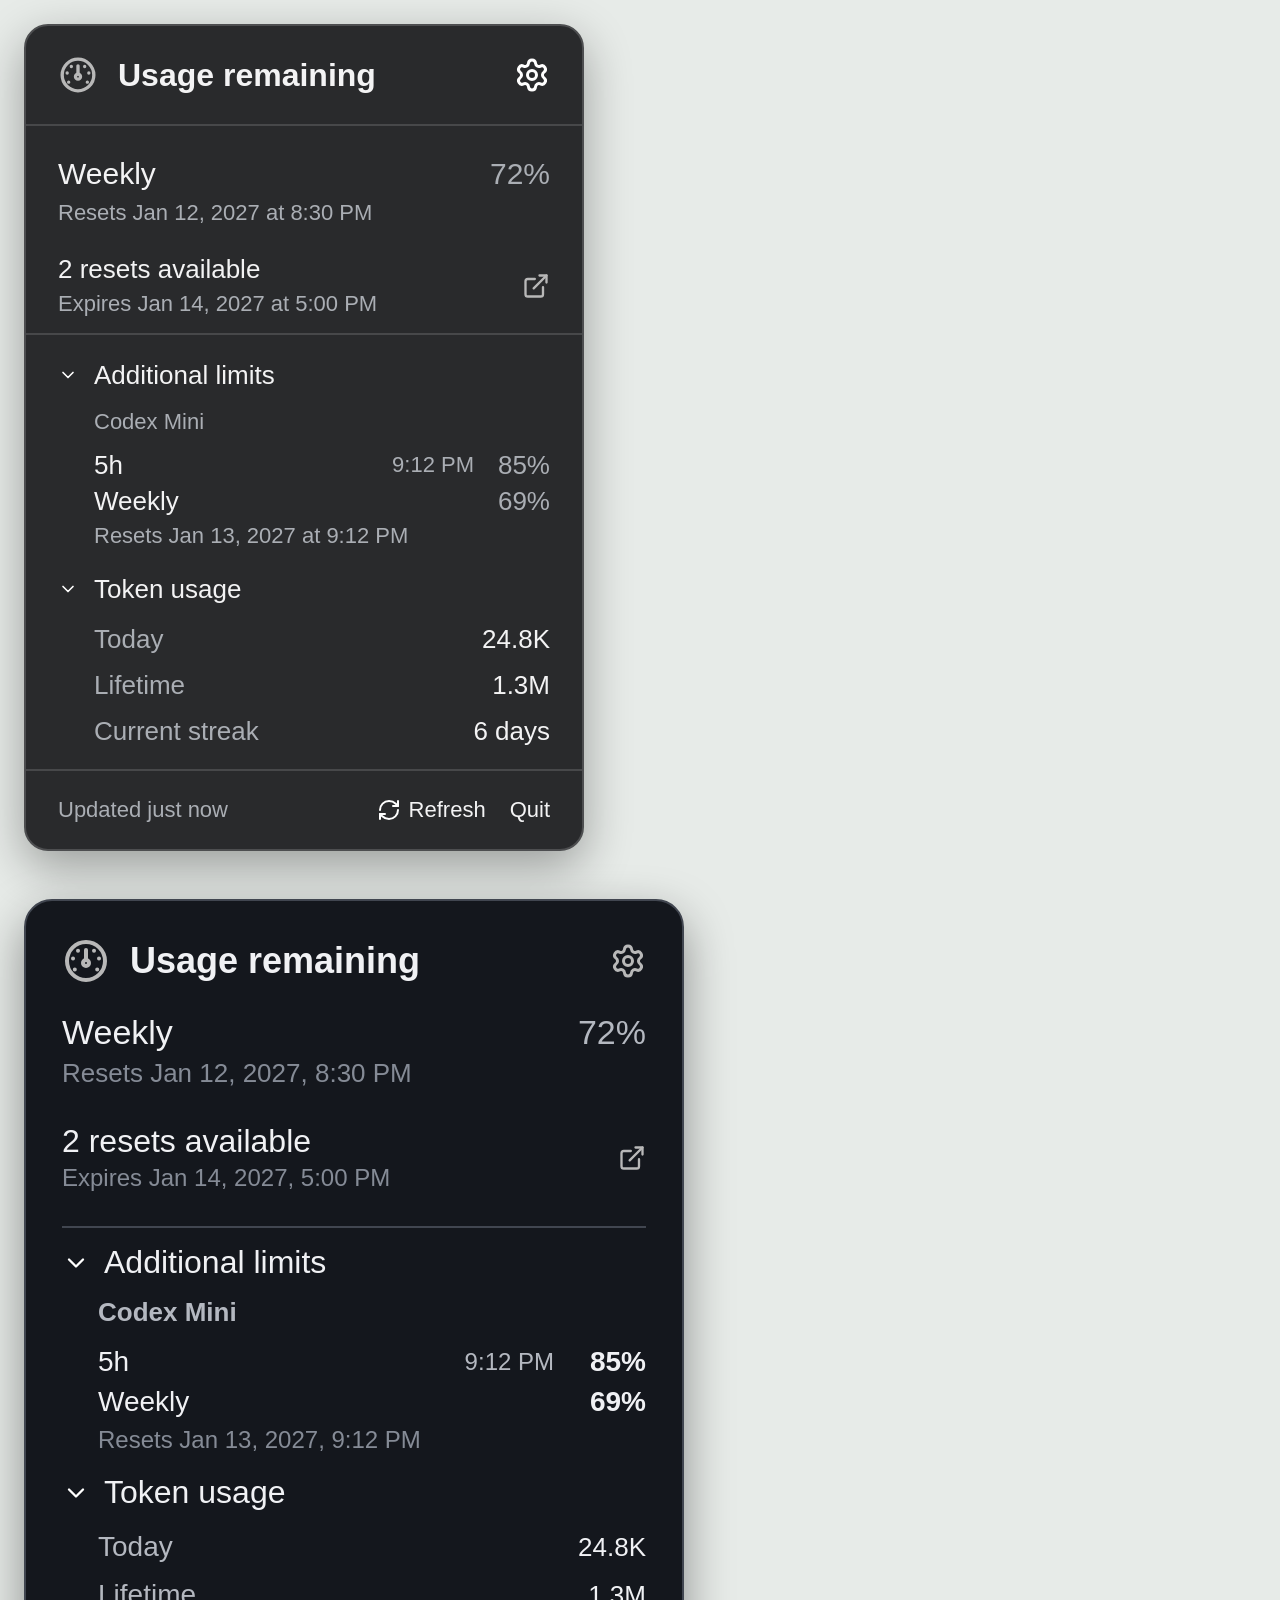
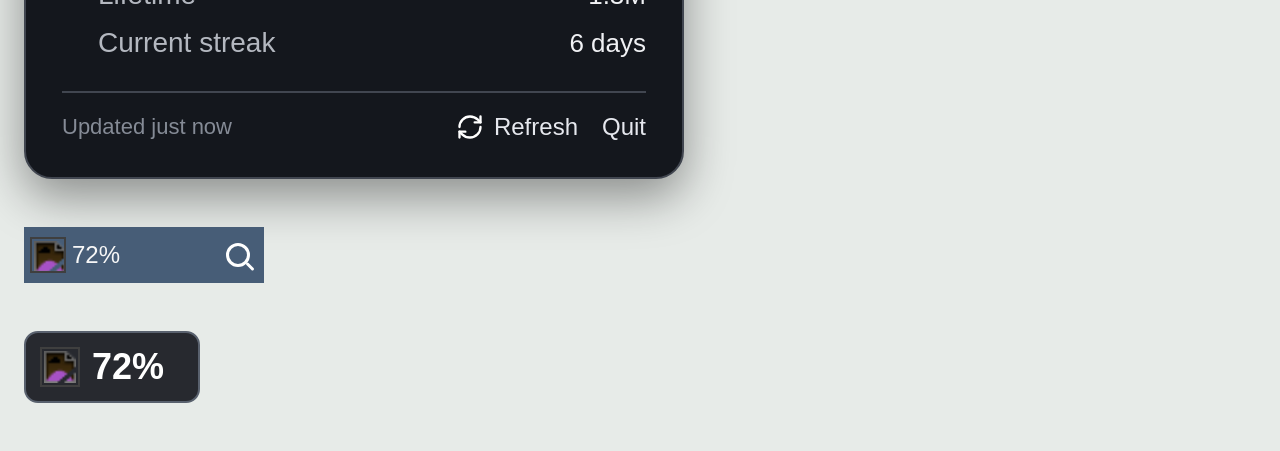
==== Artwork/Screenshots/demo-source.html @ 4f6272e5 "Refresh illustrative app screenshots" ====
<!doctype html>
<html lang="en">
<meta charset="utf-8">
<title>ChatGPT Usage illustrative 1.0.29 screenshots</title>
<style>
  * { box-sizing: border-box; }
  body { margin: 24px; background: #e7ebe8; font-family: -apple-system, BlinkMacSystemFont, "Segoe UI", sans-serif; }
  .shot { margin-bottom: 24px; overflow: hidden; }
  .icon { display: inline-block; object-fit: contain; flex: none; }
  .light-icon { filter: invert(1); }
  .muted-icon { filter: invert(.72); }
  .row { display: flex; align-items: center; }
  .between { justify-content: space-between; }
  .divider { height: 1px; background: #ffffff24; }

  #macos-menu { zoom: 2; width: 280px; color: #f3f3f4; background: #292a2c; border: 1px solid #4d4e50; border-radius: 12px; font-size: 13px; box-shadow: 0 8px 24px #0005; }
  .mac-header { height: 49px; padding: 0 16px; gap: 10px; font-size: 16px; font-weight: 600; }
  .mac-header .settings { margin-left: auto; width: 18px; height: 18px; }
  .mac-weekly { padding: 14px 16px 6px; }
  .mac-weekly .row { font-size: 15px; line-height: 20px; }
  .mac-weekly .muted { color: #aaaeb4; font-variant-numeric: tabular-nums; }
  .mac-subline { margin-top: 3px; color: #aaaeb4; font-size: 11px; }
  .mac-reset { padding: 8px 16px; font-size: 13px; }
  .mac-reset .subline { margin-top: 3px; color: #aaaeb4; font-size: 11px; }
  .mac-details { padding: 11px 16px; }
  .mac-section-title { display: flex; align-items: center; gap: 8px; font-size: 13px; line-height: 18px; }
  .mac-section-title .icon { width: 10px; height: 10px; }
  .mac-section-body { margin: 8px 0 0 18px; }
  .mac-section-body .name { color: #aaaeb4; font-size: 11px; margin-bottom: 6px; }
  .mac-limit-row { font-size: 13px; line-height: 18px; }
  .mac-limit-row .secondary { color: #aaaeb4; margin-left: auto; font-size: 11px; }
  .mac-limit-row .value { color: #aaaeb4; width: 38px; text-align: right; font-variant-numeric: tabular-nums; }
  .mac-limit-reset { margin-top: 2px; color: #aaaeb4; font-size: 11px; }
  .mac-token { margin-top: 11px; }
  .mac-token .mac-section-body { display: grid; gap: 7px; }
  .mac-token .row { line-height: 16px; }
  .mac-token .label { color: #aaaeb4; }
  .mac-token .value { font-variant-numeric: tabular-nums; }
  .mac-footer { min-height: 39px; padding: 10px 16px; gap: 8px; font-size: 11px; }
  .mac-footer .updated { color: #aaaeb4; white-space: nowrap; }
  .mac-footer .actions { margin-left: auto; display: flex; align-items: center; gap: 12px; white-space: nowrap; }
  .mac-footer .refresh { display: flex; align-items: center; gap: 4px; }
  .mac-footer .refresh .icon { width: 12px; height: 12px; }

  #windows-popup { zoom: 2; width: 330px; padding: 18px; color: #f0f1f4; background: #14171d; border: 1px solid #414650; border-radius: 14px; font-family: "Segoe UI", Arial, sans-serif; box-shadow: 0 9px 24px #0006; }
  .win-header { gap: 10px; margin-bottom: 14px; font-size: 18px; font-weight: 600; }
  .win-header .settings { width: 18px; height: 18px; margin-left: auto; }
  .win-weekly { margin-bottom: 12px; }
  .win-weekly .row { font-size: 17px; }
  .win-weekly .percent { color: #b4b8c0; font-variant-numeric: tabular-nums; }
  .win-weekly .subline { margin-top: 3px; color: #858b96; font-size: 13px; }
  .win-reset { padding: 5px 0; font-size: 16px; }
  .win-reset .subline { margin-top: 2px; color: #858b96; font-size: 12px; }
  .win-section-divider { height: 1px; margin: 12px 0 8px; background: #414650; }
  .win-section-title { gap: 7px; font-size: 16px; }
  .win-section-title .icon { width: 14px; height: 14px; }
  .win-section-body { margin: 8px 0 0 18px; }
  .win-section-body .name { color: #b4b8c0; font-size: 13px; font-weight: 600; margin-bottom: 7px; }
  .win-section-body .row { font-size: 14px; line-height: 20px; }
  .win-section-body .secondary { color: #b4b8c0; margin-left: auto; font-size: 12px; }
  .win-section-body .value { width: 46px; text-align: right; font-weight: 600; font-variant-numeric: tabular-nums; }
  .win-section-body .reset { margin-top: 2px; color: #858b96; font-size: 12px; }
  .win-token { margin-top: 10px; }
  .win-token .win-section-body { display: grid; gap: 4px; }
  .win-token .label { color: #b4b8c0; }
  .win-token .value { font-size: 13px; font-weight: 400; }
  .win-footer { border-top: 1px solid #414650; margin-top: 14px; padding-top: 10px; gap: 10px; font-size: 11px; }
  .win-footer .updated { color: #858b96; }
  .win-footer .actions { margin-left: auto; display: flex; align-items: center; gap: 12px; color: #e6e8ee; font-size: 12px; }
  .win-footer .refresh { display: flex; gap: 5px; align-items: center; }
  .win-footer .refresh .icon { width: 14px; height: 14px; }

  #macos-menubar { zoom: 2; width: 120px; height: 28px; padding: 0 3px; display: flex; align-items: center; gap: 3px; color: #f7f7f7; background: #475d77; font-family: -apple-system, BlinkMacSystemFont, sans-serif; font-size: 12px; font-weight: 500; font-variant-numeric: tabular-nums; }
  #macos-menubar .icon { width: 18px; height: 18px; }
  #macos-menubar .search { width: 12px; height: 12px; border: 1.5px solid #fff; border-radius: 50%; margin-left: auto; margin-right: 4px; position: relative; }
  #macos-menubar .search::after { content: ""; position: absolute; width: 5px; height: 1.5px; background: #fff; transform: rotate(45deg); right: -4px; bottom: -2px; border-radius: 1px; }
  #windows-widget { zoom: 2; width: 88px; height: 36px; padding: 4px 7px; display: flex; align-items: center; gap: 6px; color: white; background: #14171de8; border: 1px solid #59616e; border-radius: 7px; font-family: "Segoe UI", Arial, sans-serif; font-size: 18px; font-weight: 600; }
  #windows-widget .icon { width: 20px; height: 20px; }
</style>

<section id="macos-menu" class="shot" aria-label="Mac sample usage popup">
  <div class="mac-header row"><img class="icon muted-icon" width="20" height="20" src="../../CodexUsage/Assets.xcassets/UsageGauge.imageset/usage-gauge.svg" alt="">Usage remaining<img class="icon light-icon settings" src="../../CodexUsage/Assets.xcassets/LucideSettings.imageset/settings.svg" alt=""></div>
  <div class="divider"></div>
  <div class="mac-weekly"><div class="row between"><span>Weekly</span><span class="muted">72%</span></div><div class="mac-subline">Resets Jan 12, 2027 at 8:30 PM</div></div>
  <div class="mac-reset row between"><div><div>2 resets available</div><div class="subline">Expires Jan 14, 2027 at 5:00 PM</div></div><img class="icon muted-icon" width="14" height="14" src="../../CodexUsage/Assets.xcassets/LucideExternalLink.imageset/external-link.svg" alt=""></div>
  <div class="divider"></div>
  <div class="mac-details">
    <div class="mac-section-title"><img class="icon light-icon" src="../../CodexUsage/Assets.xcassets/LucideChevronDown.imageset/chevron-down.svg" alt="">Additional limits</div>
    <div class="mac-section-body"><div class="name">Codex Mini</div><div class="mac-limit-row row"><span>5h</span><span class="secondary">9:12 PM</span><span class="value">85%</span></div><div class="mac-limit-row row between"><span>Weekly</span><span class="value">69%</span></div><div class="mac-limit-reset">Resets Jan 13, 2027 at 9:12 PM</div></div>
    <div class="mac-token"><div class="mac-section-title"><img class="icon light-icon" src="../../CodexUsage/Assets.xcassets/LucideChevronDown.imageset/chevron-down.svg" alt="">Token usage</div><div class="mac-section-body"><div class="row between"><span class="label">Today</span><span class="value">24.8K</span></div><div class="row between"><span class="label">Lifetime</span><span class="value">1.3M</span></div><div class="row between"><span class="label">Current streak</span><span class="value">6 days</span></div></div></div>
  </div>
  <div class="divider"></div>
  <div class="mac-footer row"><span class="updated">Updated just now</span><span class="actions"><span class="refresh"><img class="icon light-icon" src="../../CodexUsage/Assets.xcassets/LucideRefresh.imageset/refresh-cw.svg" alt="">Refresh</span><span>Quit</span></span></div>
</section>

<section id="windows-popup" class="shot" aria-label="Windows sample usage popup">
  <div class="win-header row"><img class="icon muted-icon" width="24" height="24" src="../../CodexUsage/Assets.xcassets/UsageGauge.imageset/usage-gauge.svg" alt="">Usage remaining<img class="icon muted-icon settings" src="../../CodexUsage/Assets.xcassets/LucideSettings.imageset/settings.svg" alt=""></div>
  <div class="win-weekly"><div class="row between"><span>Weekly</span><span class="percent">72%</span></div><div class="subline">Resets Jan 12, 2027, 8:30 PM</div></div>
  <div class="win-reset row between"><div><div>2 resets available</div><div class="subline">Expires Jan 14, 2027, 5:00 PM</div></div><img class="icon muted-icon" width="14" height="14" src="../../CodexUsage/Assets.xcassets/LucideExternalLink.imageset/external-link.svg" alt=""></div>
  <div class="win-section-divider"></div>
  <div class="win-section-title row"><img class="icon light-icon" src="../../CodexUsage/Assets.xcassets/LucideChevronDown.imageset/chevron-down.svg" alt="">Additional limits</div>
  <div class="win-section-body"><div class="name">Codex Mini</div><div class="row"><span>5h</span><span class="secondary">9:12 PM</span><span class="value">85%</span></div><div class="row between"><span>Weekly</span><span class="value">69%</span></div><div class="reset">Resets Jan 13, 2027, 9:12 PM</div></div>
  <div class="win-token"><div class="win-section-title row"><img class="icon light-icon" src="../../CodexUsage/Assets.xcassets/LucideChevronDown.imageset/chevron-down.svg" alt="">Token usage</div><div class="win-section-body"><div class="row between"><span class="label">Today</span><span class="value">24.8K</span></div><div class="row between"><span class="label">Lifetime</span><span class="value">1.3M</span></div><div class="row between"><span class="label">Current streak</span><span class="value">6 days</span></div></div></div>
  <div class="win-footer row between"><span class="updated">Updated just now</span><span class="actions"><span class="refresh"><img class="icon light-icon" src="../../CodexUsage/Assets.xcassets/LucideRefresh.imageset/refresh-cw.svg" alt="">Refresh</span><span>Quit</span></span></div>
</section>

<section id="macos-menubar" class="shot" aria-label="Mac sample menu bar item"><img class="icon light-icon" src="../../CodexUsage/Assets.xcassets/ChatGPTMenuBarIcon.imageset/ChatGPTMenuBarIcon@2x.png" alt=""><span>72%</span><span class="search" aria-hidden="true"></span></section>
<section id="windows-widget" class="shot" aria-label="Windows sample widget"><img class="icon light-icon" src="../../CodexUsage/Assets.xcassets/ChatGPTMenuBarIcon.imageset/ChatGPTMenuBarIcon@2x.png" alt=""><span>72%</span></section>
</html>
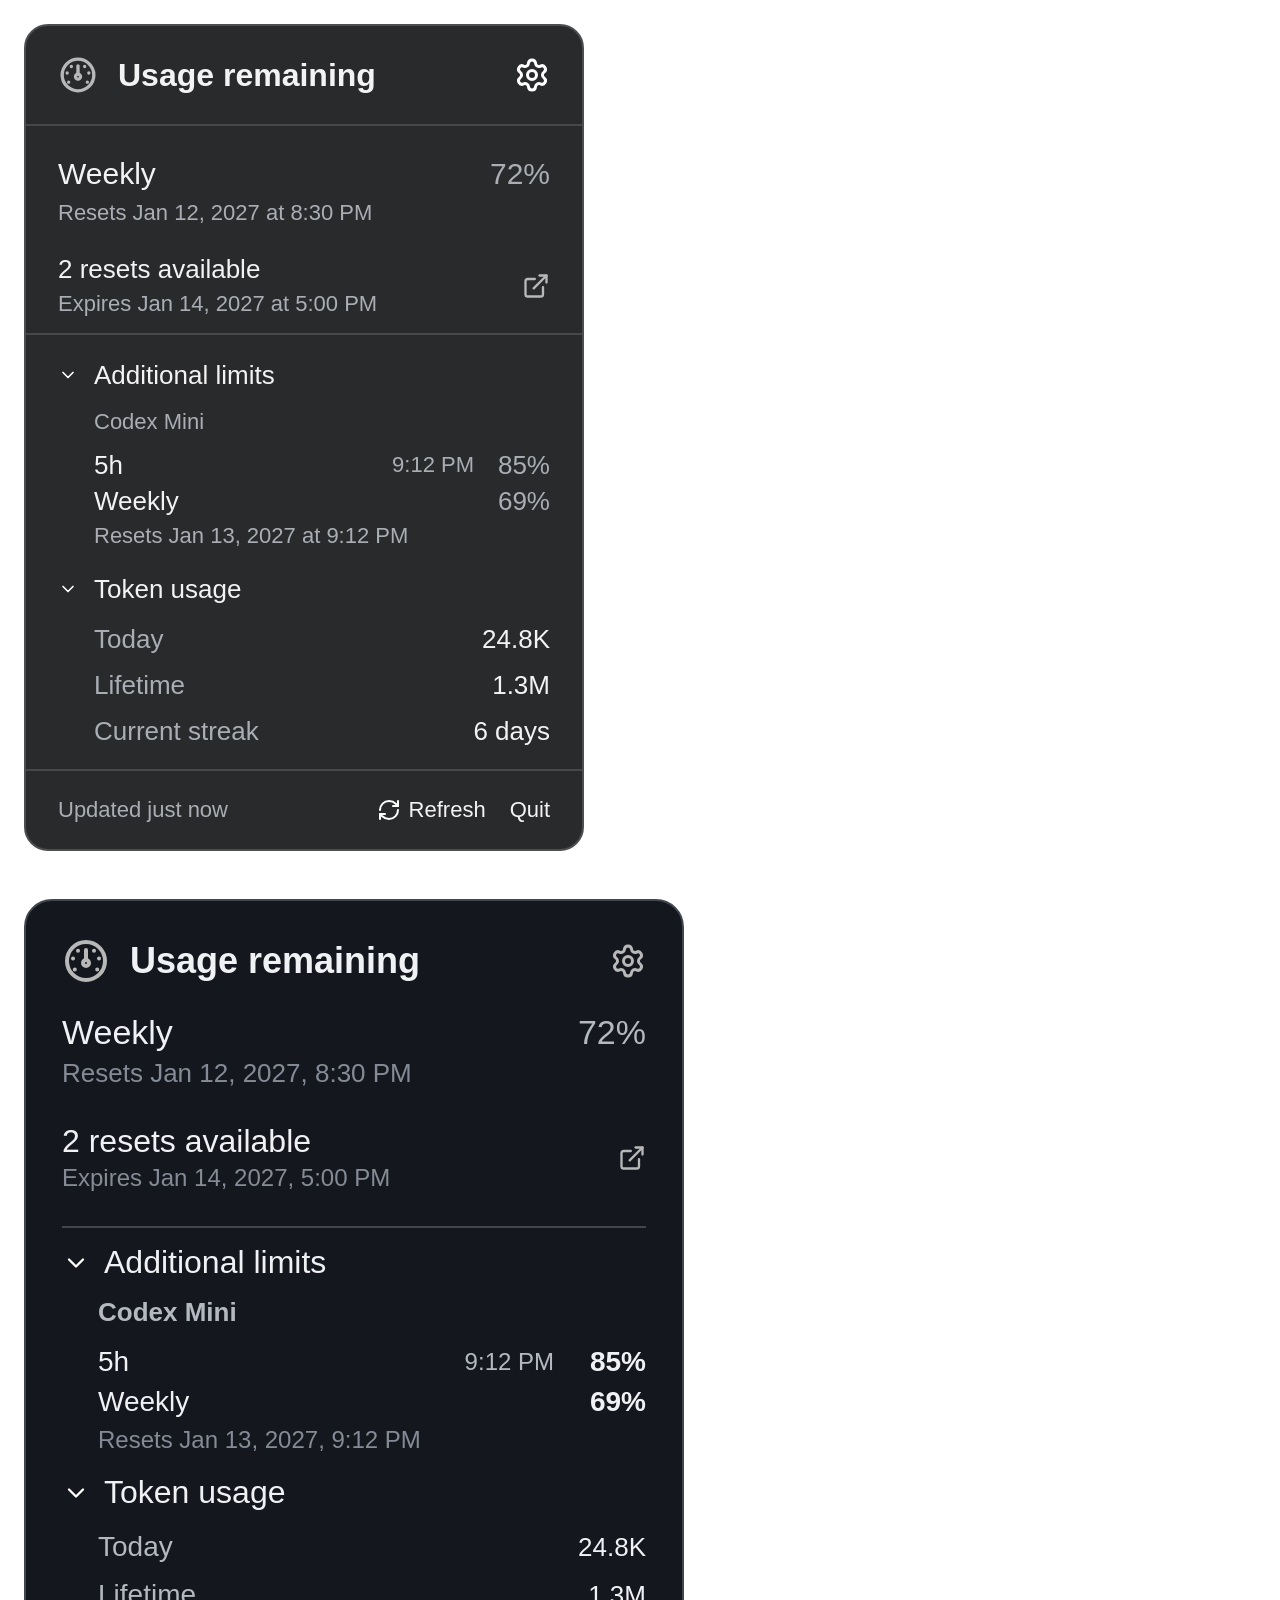
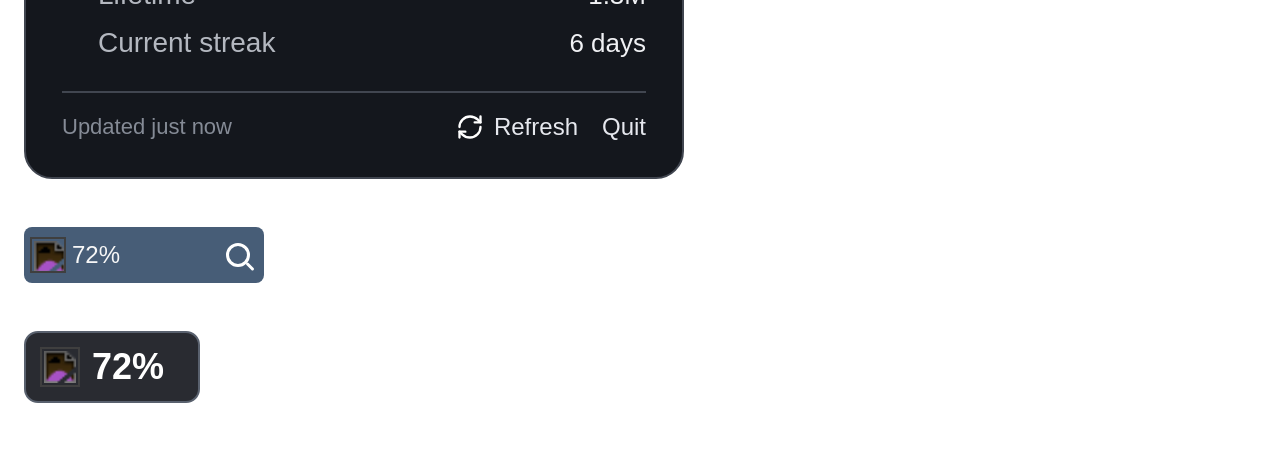
==== commit 2cac4acd: "Add Open ChatGPT action to Mac and Windows popups" ====
--- a/Artwork/Screenshots/demo-source.html
+++ b/Artwork/Screenshots/demo-source.html
@@ -1,10 +1,10 @@
 <!doctype html>
 <html lang="en">
 <meta charset="utf-8">
-<title>ChatGPT Usage illustrative 1.0.29 screenshots</title>
+<title>ChatGPT Usage illustrative screenshots</title>
 <style>
   * { box-sizing: border-box; }
-  body { margin: 24px; background: #e7ebe8; font-family: -apple-system, BlinkMacSystemFont, "Segoe UI", sans-serif; }
+  body { margin: 24px; background: transparent; font-family: -apple-system, BlinkMacSystemFont, "Segoe UI", sans-serif; }
   .shot { margin-bottom: 24px; overflow: hidden; }
   .icon { display: inline-block; object-fit: contain; flex: none; }
   .light-icon { filter: invert(1); }
@@ -13,7 +13,7 @@
   .between { justify-content: space-between; }
   .divider { height: 1px; background: #ffffff24; }
 
-  #macos-menu { zoom: 2; width: 280px; color: #f3f3f4; background: #292a2c; border: 1px solid #4d4e50; border-radius: 12px; font-size: 13px; box-shadow: 0 8px 24px #0005; }
+  #macos-menu { zoom: 2; width: 280px; color: #f3f3f4; background: #292a2c; border: 1px solid #4d4e50; border-radius: 12px; font-size: 13px; }
   .mac-header { height: 49px; padding: 0 16px; gap: 10px; font-size: 16px; font-weight: 600; }
   .mac-header .settings { margin-left: auto; width: 18px; height: 18px; }
   .mac-weekly { padding: 14px 16px 6px; }
@@ -42,7 +42,7 @@
   .mac-footer .refresh { display: flex; align-items: center; gap: 4px; }
   .mac-footer .refresh .icon { width: 12px; height: 12px; }
 
-  #windows-popup { zoom: 2; width: 330px; padding: 18px; color: #f0f1f4; background: #14171d; border: 1px solid #414650; border-radius: 14px; font-family: "Segoe UI", Arial, sans-serif; box-shadow: 0 9px 24px #0006; }
+  #windows-popup { zoom: 2; width: 330px; padding: 18px; color: #f0f1f4; background: #14171d; border: 1px solid #414650; border-radius: 14px; font-family: "Segoe UI", Arial, sans-serif; }
   .win-header { gap: 10px; margin-bottom: 14px; font-size: 18px; font-weight: 600; }
   .win-header .settings { width: 18px; height: 18px; margin-left: auto; }
   .win-weekly { margin-bottom: 12px; }
@@ -70,7 +70,7 @@
   .win-footer .refresh { display: flex; gap: 5px; align-items: center; }
   .win-footer .refresh .icon { width: 14px; height: 14px; }
 
-  #macos-menubar { zoom: 2; width: 120px; height: 28px; padding: 0 3px; display: flex; align-items: center; gap: 3px; color: #f7f7f7; background: #475d77; font-family: -apple-system, BlinkMacSystemFont, sans-serif; font-size: 12px; font-weight: 500; font-variant-numeric: tabular-nums; }
+  #macos-menubar { zoom: 2; width: 120px; height: 28px; padding: 0 3px; display: flex; align-items: center; gap: 3px; color: #f7f7f7; background: #475d77; border-radius: 4px; font-family: -apple-system, BlinkMacSystemFont, sans-serif; font-size: 12px; font-weight: 500; font-variant-numeric: tabular-nums; }
   #macos-menubar .icon { width: 18px; height: 18px; }
   #macos-menubar .search { width: 12px; height: 12px; border: 1.5px solid #fff; border-radius: 50%; margin-left: auto; margin-right: 4px; position: relative; }
   #macos-menubar .search::after { content: ""; position: absolute; width: 5px; height: 1.5px; background: #fff; transform: rotate(45deg); right: -4px; bottom: -2px; border-radius: 1px; }
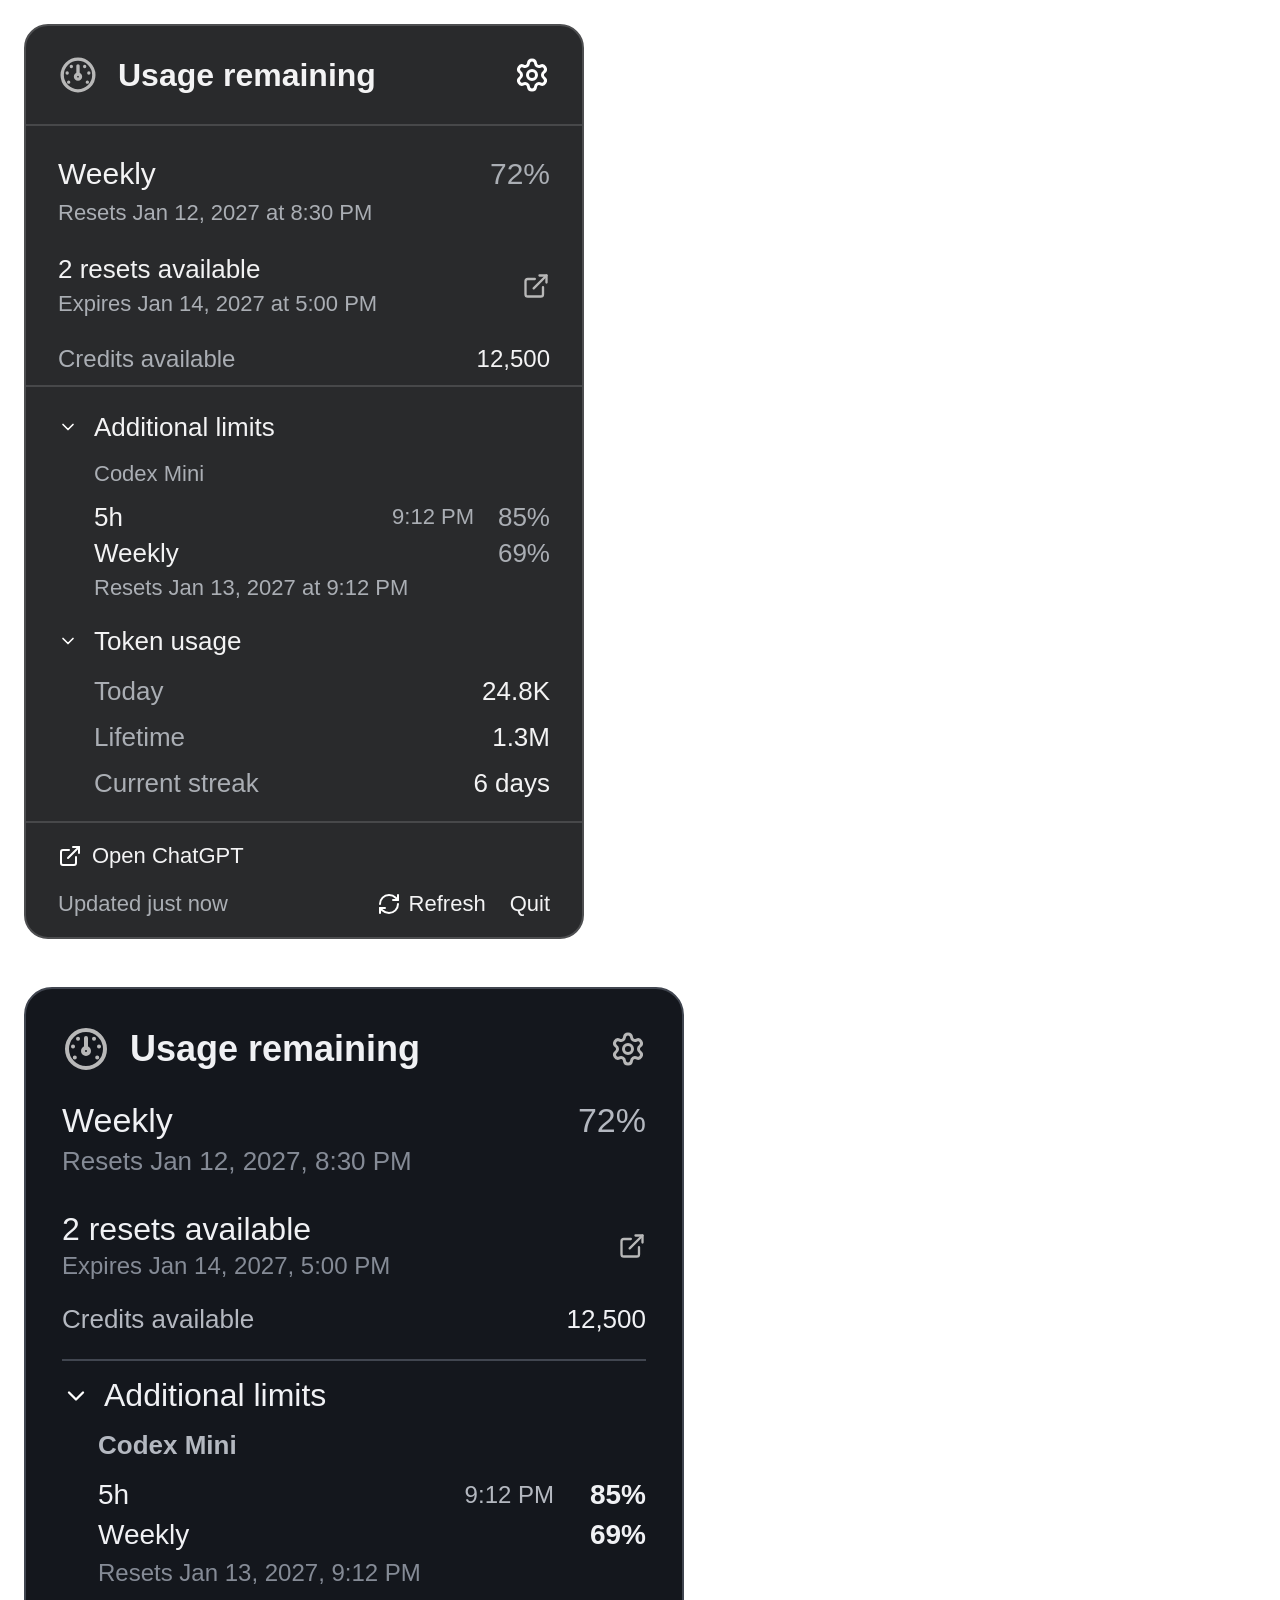
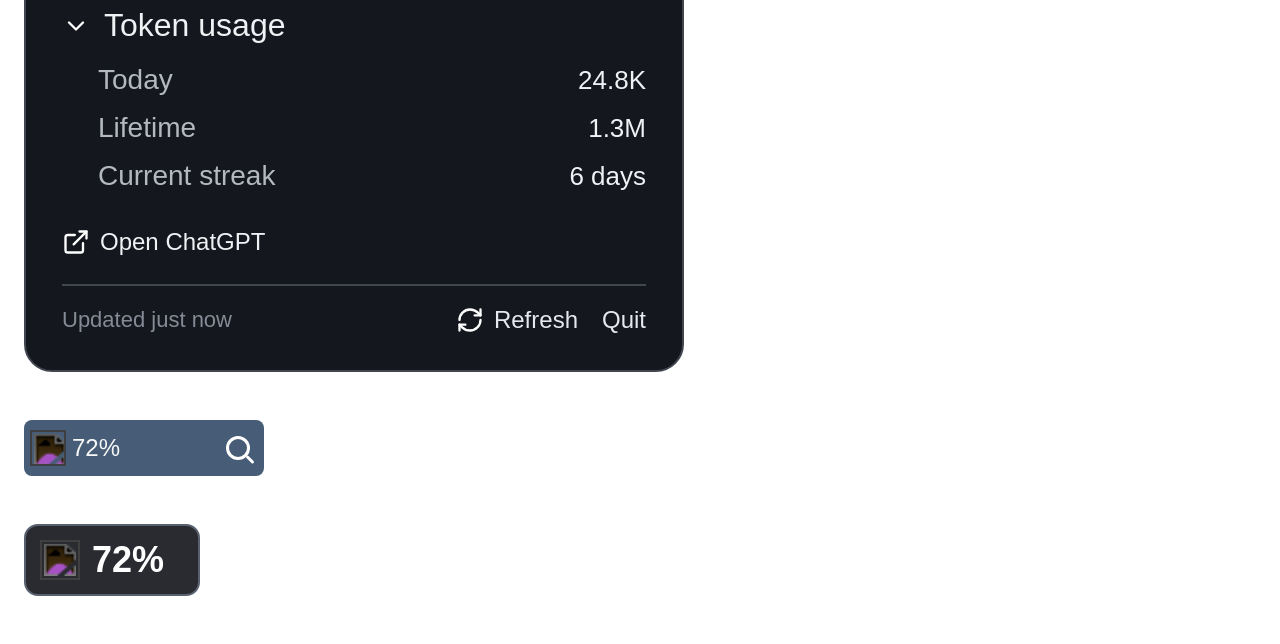
==== commit 8cbdde14: "Refresh Pages previews for 1.0.35" ====
--- a/Artwork/Screenshots/demo-source.html
+++ b/Artwork/Screenshots/demo-source.html
@@ -22,6 +22,8 @@
   .mac-subline { margin-top: 3px; color: #aaaeb4; font-size: 11px; }
   .mac-reset { padding: 8px 16px; font-size: 13px; }
   .mac-reset .subline { margin-top: 3px; color: #aaaeb4; font-size: 11px; }
+  .mac-credits { padding: 6px 16px; font-size: 12px; }
+  .mac-credits .label { color: #aaaeb4; }
   .mac-details { padding: 11px 16px; }
   .mac-section-title { display: flex; align-items: center; gap: 8px; font-size: 13px; line-height: 18px; }
   .mac-section-title .icon { width: 10px; height: 10px; }
@@ -36,7 +38,10 @@
   .mac-token .row { line-height: 16px; }
   .mac-token .label { color: #aaaeb4; }
   .mac-token .value { font-variant-numeric: tabular-nums; }
-  .mac-footer { min-height: 39px; padding: 10px 16px; gap: 8px; font-size: 11px; }
+  .mac-footer { padding: 10px 16px; font-size: 11px; }
+  .mac-open { display: flex; align-items: center; gap: 5px; margin-bottom: 11px; }
+  .mac-open .icon { width: 12px; height: 12px; }
+  .mac-footer-bottom { gap: 8px; }
   .mac-footer .updated { color: #aaaeb4; white-space: nowrap; }
   .mac-footer .actions { margin-left: auto; display: flex; align-items: center; gap: 12px; white-space: nowrap; }
   .mac-footer .refresh { display: flex; align-items: center; gap: 4px; }
@@ -51,6 +56,8 @@
   .win-weekly .subline { margin-top: 3px; color: #858b96; font-size: 13px; }
   .win-reset { padding: 5px 0; font-size: 16px; }
   .win-reset .subline { margin-top: 2px; color: #858b96; font-size: 12px; }
+  .win-credits { padding: 7px 0 0; font-size: 13px; }
+  .win-credits .label { color: #b4b8c0; }
   .win-section-divider { height: 1px; margin: 12px 0 8px; background: #414650; }
   .win-section-title { gap: 7px; font-size: 16px; }
   .win-section-title .icon { width: 14px; height: 14px; }
@@ -64,6 +71,8 @@
   .win-token .win-section-body { display: grid; gap: 4px; }
   .win-token .label { color: #b4b8c0; }
   .win-token .value { font-size: 13px; font-weight: 400; }
+  .win-open { display: flex; align-items: center; gap: 5px; margin-top: 16px; font-size: 12px; }
+  .win-open .icon { width: 14px; height: 14px; }
   .win-footer { border-top: 1px solid #414650; margin-top: 14px; padding-top: 10px; gap: 10px; font-size: 11px; }
   .win-footer .updated { color: #858b96; }
   .win-footer .actions { margin-left: auto; display: flex; align-items: center; gap: 12px; color: #e6e8ee; font-size: 12px; }
@@ -83,6 +92,7 @@
   <div class="divider"></div>
   <div class="mac-weekly"><div class="row between"><span>Weekly</span><span class="muted">72%</span></div><div class="mac-subline">Resets Jan 12, 2027 at 8:30 PM</div></div>
   <div class="mac-reset row between"><div><div>2 resets available</div><div class="subline">Expires Jan 14, 2027 at 5:00 PM</div></div><img class="icon muted-icon" width="14" height="14" src="../../CodexUsage/Assets.xcassets/LucideExternalLink.imageset/external-link.svg" alt=""></div>
+  <div class="mac-credits row between"><span class="label">Credits available</span><span>12,500</span></div>
   <div class="divider"></div>
   <div class="mac-details">
     <div class="mac-section-title"><img class="icon light-icon" src="../../CodexUsage/Assets.xcassets/LucideChevronDown.imageset/chevron-down.svg" alt="">Additional limits</div>
@@ -90,17 +100,19 @@
     <div class="mac-token"><div class="mac-section-title"><img class="icon light-icon" src="../../CodexUsage/Assets.xcassets/LucideChevronDown.imageset/chevron-down.svg" alt="">Token usage</div><div class="mac-section-body"><div class="row between"><span class="label">Today</span><span class="value">24.8K</span></div><div class="row between"><span class="label">Lifetime</span><span class="value">1.3M</span></div><div class="row between"><span class="label">Current streak</span><span class="value">6 days</span></div></div></div>
   </div>
   <div class="divider"></div>
-  <div class="mac-footer row"><span class="updated">Updated just now</span><span class="actions"><span class="refresh"><img class="icon light-icon" src="../../CodexUsage/Assets.xcassets/LucideRefresh.imageset/refresh-cw.svg" alt="">Refresh</span><span>Quit</span></span></div>
+  <div class="mac-footer"><div class="mac-open"><img class="icon light-icon" src="../../CodexUsage/Assets.xcassets/LucideExternalLink.imageset/external-link.svg" alt="">Open ChatGPT</div><div class="mac-footer-bottom row"><span class="updated">Updated just now</span><span class="actions"><span class="refresh"><img class="icon light-icon" src="../../CodexUsage/Assets.xcassets/LucideRefresh.imageset/refresh-cw.svg" alt="">Refresh</span><span>Quit</span></span></div></div>
 </section>
 
 <section id="windows-popup" class="shot" aria-label="Windows sample usage popup">
   <div class="win-header row"><img class="icon muted-icon" width="24" height="24" src="../../CodexUsage/Assets.xcassets/UsageGauge.imageset/usage-gauge.svg" alt="">Usage remaining<img class="icon muted-icon settings" src="../../CodexUsage/Assets.xcassets/LucideSettings.imageset/settings.svg" alt=""></div>
   <div class="win-weekly"><div class="row between"><span>Weekly</span><span class="percent">72%</span></div><div class="subline">Resets Jan 12, 2027, 8:30 PM</div></div>
   <div class="win-reset row between"><div><div>2 resets available</div><div class="subline">Expires Jan 14, 2027, 5:00 PM</div></div><img class="icon muted-icon" width="14" height="14" src="../../CodexUsage/Assets.xcassets/LucideExternalLink.imageset/external-link.svg" alt=""></div>
+  <div class="win-credits row between"><span class="label">Credits available</span><span>12,500</span></div>
   <div class="win-section-divider"></div>
   <div class="win-section-title row"><img class="icon light-icon" src="../../CodexUsage/Assets.xcassets/LucideChevronDown.imageset/chevron-down.svg" alt="">Additional limits</div>
   <div class="win-section-body"><div class="name">Codex Mini</div><div class="row"><span>5h</span><span class="secondary">9:12 PM</span><span class="value">85%</span></div><div class="row between"><span>Weekly</span><span class="value">69%</span></div><div class="reset">Resets Jan 13, 2027, 9:12 PM</div></div>
   <div class="win-token"><div class="win-section-title row"><img class="icon light-icon" src="../../CodexUsage/Assets.xcassets/LucideChevronDown.imageset/chevron-down.svg" alt="">Token usage</div><div class="win-section-body"><div class="row between"><span class="label">Today</span><span class="value">24.8K</span></div><div class="row between"><span class="label">Lifetime</span><span class="value">1.3M</span></div><div class="row between"><span class="label">Current streak</span><span class="value">6 days</span></div></div></div>
+  <div class="win-open"><img class="icon light-icon" src="../../CodexUsage/Assets.xcassets/LucideExternalLink.imageset/external-link.svg" alt="">Open ChatGPT</div>
   <div class="win-footer row between"><span class="updated">Updated just now</span><span class="actions"><span class="refresh"><img class="icon light-icon" src="../../CodexUsage/Assets.xcassets/LucideRefresh.imageset/refresh-cw.svg" alt="">Refresh</span><span>Quit</span></span></div>
 </section>
 
